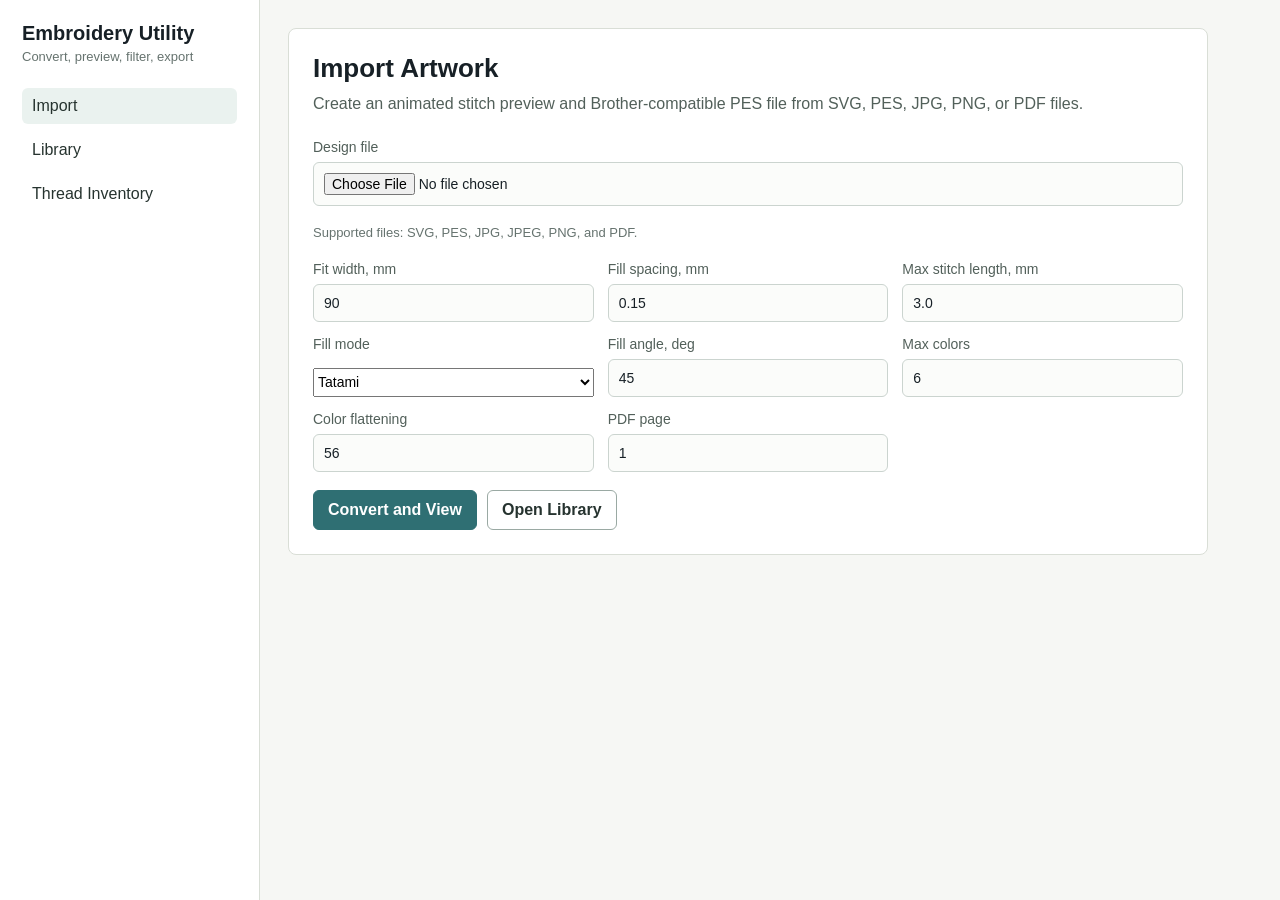
==== templates/index.html @ 92067a5c "Add library thumbnails and deletion" ====
<!doctype html>
<html lang="en">
<head>
  <meta charset="utf-8">
  <meta name="viewport" content="width=device-width, initial-scale=1">
  <title>Embroidery Utility</title>
  <link rel="stylesheet" href="/static/app.css">
</head>
<body>
  <div class="app-shell">
    <div class="menu-overlay" data-menu-overlay></div>
    <aside class="sidebar">
      <div class="brand">
        <strong>Embroidery Utility</strong>
        <span>Convert, preview, filter, export</span>
      </div>
      <nav class="nav">
        <a class="active" href="/">Import</a>
        <a href="/library">Library</a>
        <a href="/inventory">Thread Inventory</a>
      </nav>
    </aside>
    <main class="content">
      <div class="topbar">
        <button class="menu-button" type="button" data-menu-toggle aria-label="Open menu">&#9776;</button>
        <div class="topbar-title">
          <strong>Embroidery Utility</strong>
          <span>Import</span>
        </div>
      </div>
      <section class="panel">
        <h1>Import Artwork</h1>
        <p class="lede">Create an animated stitch preview and Brother-compatible PES file from SVG, PES, JPG, PNG, or PDF files.</p>
        <form class="upload-form" method="post" action="/convert" enctype="multipart/form-data">
          <label>
            Design file
            <input name="design" type="file" accept=".svg,.pes,.jpg,.jpeg,.png,.pdf,image/svg+xml,image/jpeg,image/png,application/pdf" required>
          </label>
          <p class="hint">Supported files: SVG, PES, JPG, JPEG, PNG, and PDF.</p>
          <div class="field-grid">
            <label>
              Fit width, mm
              <input name="fit_width_mm" type="number" min="1" step="0.1" value="90">
            </label>
            <label>
              Fill spacing, mm
              <input name="fill_spacing_mm" type="number" min="0.1" max="2" step="0.05" value="0.15">
            </label>
            <label>
              Max stitch length, mm
              <input name="max_stitch_mm" type="number" min="0.5" max="7" step="0.1" value="3.0">
            </label>
            <label>
              Fill mode
              <select name="fill_mode">
                <option value="tatami" selected>Tatami</option>
                <option value="horizontal">Horizontal</option>
              </select>
            </label>
            <label>
              Fill angle, deg
              <input name="fill_angle_deg" type="number" min="-90" max="90" step="5" value="45">
            </label>
            <label>
              Max colors
              <input name="max_colors" type="number" min="2" max="16" step="1" value="6">
            </label>
            <label>
              Color flattening
              <input name="color_merge_distance" type="number" min="0" max="255" step="1" value="56">
            </label>
            <label>
              PDF page
              <input name="pdf_page" type="number" min="1" step="1" value="1">
            </label>
          </div>
          <div class="button-row">
            <button type="submit">Convert and View</button>
            <a class="button secondary" href="/library">Open Library</a>
          </div>
        </form>
      </section>
    </main>
  </div>
  <script src="/static/app.js"></script>
</body>
</html>
---- static/app.css ----
:root {
  font-family: Inter, Segoe UI, Arial, sans-serif;
  color: #172026;
  background: #f6f7f4;
}

* {
  box-sizing: border-box;
}

body {
  margin: 0;
  min-height: 100vh;
}

a {
  color: #2f6f73;
}

.app-shell {
  min-height: 100vh;
  display: grid;
  grid-template-columns: 260px 1fr;
}

.topbar {
  display: none;
  align-items: center;
  justify-content: space-between;
  gap: 14px;
  margin-bottom: 18px;
}

.menu-button {
  min-width: 42px;
  min-height: 38px;
  padding: 0;
  border-color: #9aa9a3;
  background: #ffffff;
  color: #26332f;
  font-size: 22px;
  line-height: 1;
}

.topbar-title {
  display: grid;
  gap: 2px;
  min-width: 0;
}

.topbar-title strong {
  font-size: 16px;
}

.topbar-title span {
  color: #66736f;
  font-size: 12px;
}

.menu-overlay {
  display: none;
}

.sidebar {
  background: #ffffff;
  border-right: 1px solid #d9ded6;
  padding: 22px;
}

.brand {
  display: grid;
  gap: 4px;
  margin-bottom: 24px;
}

.brand strong {
  font-size: 20px;
}

.brand span {
  color: #66736f;
  font-size: 13px;
}

.nav {
  display: grid;
  gap: 8px;
}

.nav a {
  min-height: 36px;
  display: flex;
  align-items: center;
  padding: 0 10px;
  border-radius: 6px;
  color: #26332f;
  text-decoration: none;
}

.nav a:hover,
.nav a.active {
  background: #eaf2ef;
}

.content {
  padding: 28px;
}

.panel {
  max-width: 920px;
  background: #ffffff;
  border: 1px solid #d9ded6;
  border-radius: 8px;
  padding: 24px;
}

.wide-panel {
  max-width: 1280px;
}

h1 {
  margin: 0 0 8px;
  font-size: 26px;
  line-height: 1.2;
}

.lede {
  margin: 0 0 24px;
  color: #52605a;
  line-height: 1.45;
}

.upload-form {
  display: grid;
  gap: 18px;
}

.field-grid {
  display: grid;
  grid-template-columns: repeat(3, minmax(0, 1fr));
  gap: 14px;
}

label {
  display: grid;
  gap: 7px;
  color: #52605a;
  font-size: 14px;
}

input,
button,
select {
  font: inherit;
}

input[type="file"],
input[type="number"],
input[type="text"],
input[type="color"] {
  width: 100%;
  border: 1px solid #cbd4cf;
  border-radius: 6px;
  padding: 10px;
  background: #fbfcfa;
  color: #172026;
}

input[type="color"] {
  min-height: 42px;
  padding: 5px;
}

.hint {
  margin: 0;
  color: #66736f;
  font-size: 13px;
  line-height: 1.4;
}

.button-row {
  display: flex;
  gap: 10px;
  flex-wrap: wrap;
}

.button,
button {
  min-height: 40px;
  display: inline-flex;
  align-items: center;
  justify-content: center;
  padding: 0 14px;
  border: 1px solid #2f6f73;
  border-radius: 6px;
  background: #2f6f73;
  color: #ffffff;
  font-weight: 700;
  text-decoration: none;
  cursor: pointer;
}

.button.secondary {
  background: #ffffff;
  color: #26332f;
  border-color: #9aa9a3;
}

.button:hover,
button:hover {
  background: #275f62;
}

.button.secondary:hover {
  background: #eef4f1;
}

.button.danger,
button.danger {
  border-color: #b86b63;
  background: #ffffff;
  color: #8a322b;
}

.button.danger:hover,
button.danger:hover {
  background: #fff0ef;
}

.swatch {
  width: 16px;
  height: 16px;
  display: inline-block;
  flex: 0 0 auto;
  border: 1px solid rgba(23, 32, 38, 0.22);
  border-radius: 999px;
}

.library {
  display: grid;
  gap: 8px;
}

.library-layout {
  display: grid;
  grid-template-columns: minmax(240px, 360px) minmax(0, 1fr);
  gap: 18px;
  align-items: start;
}

.library-list {
  min-width: 0;
  max-height: min(72vh, 720px);
  overflow: auto;
  padding-right: 4px;
}

.preview-panel {
  position: sticky;
  top: 18px;
  display: grid;
  gap: 10px;
  min-width: 0;
}

.preview-panel header {
  display: flex;
  align-items: center;
  justify-content: space-between;
  gap: 12px;
}

.preview-panel h2 {
  margin: 0;
  font-size: 16px;
  overflow: hidden;
  text-overflow: ellipsis;
  white-space: nowrap;
}

.preview-frame {
  width: 100%;
  height: min(42vh, 420px);
  border: 1px solid #d9ded6;
  border-radius: 8px;
  background: #ffffff;
}

.library-row {
  display: grid;
  grid-template-columns: minmax(0, 1fr);
  gap: 8px;
  align-items: center;
  padding: 10px;
  border: 1px solid #e2e7df;
  border-radius: 8px;
  background: #fbfcfa;
}

.library-row.active,
.library-row:has(.preview-button.active) {
  border-color: #2f6f73;
  background: #eef7f4;
}

.library-actions {
  display: grid;
  grid-template-columns: repeat(4, minmax(0, 1fr));
  gap: 6px;
}

.library-actions form {
  min-width: 0;
}

.library-actions .button,
.library-actions button {
  width: 100%;
}

.preview-button.active {
  background: #2f6f73;
  color: #ffffff;
  border-color: #2f6f73;
}

.compact-action {
  min-height: 34px;
  padding: 0 8px;
  font-size: 13px;
  white-space: nowrap;
}

.file-name {
  display: grid;
  gap: 2px;
  min-width: 0;
}

.file-name strong {
  max-width: 100%;
  overflow: hidden;
  text-overflow: ellipsis;
  white-space: nowrap;
  font-size: 14px;
}

.file-name span {
  color: #66736f;
  font-size: 12px;
  overflow: hidden;
  text-overflow: ellipsis;
  white-space: nowrap;
}

.empty {
  padding: 24px;
  border: 1px dashed #bdc9c2;
  border-radius: 8px;
  color: #52605a;
  background: #fbfcfa;
}

.inventory-form {
  margin-bottom: 24px;
  padding-bottom: 22px;
  border-bottom: 1px solid #e2e7df;
}

.inventory-fields {
  grid-template-columns: 1.2fr 1.2fr 0.7fr 0.6fr;
}

.inventory-list,
.inventory-grid {
  display: grid;
  gap: 10px;
}

.inventory-row {
  display: grid;
  grid-template-columns: minmax(0, 1fr) auto;
  gap: 12px;
  align-items: center;
  padding: 12px;
  border: 1px solid #e2e7df;
  border-radius: 8px;
  background: #fbfcfa;
}

.inventory-thread {
  display: flex;
  align-items: center;
  gap: 10px;
  min-width: 0;
}

.inventory-thread > div {
  display: grid;
  gap: 2px;
  min-width: 0;
}

.inventory-thread strong,
.inventory-thread span {
  overflow: hidden;
  text-overflow: ellipsis;
  white-space: nowrap;
}

.inventory-thread span {
  color: #66736f;
  font-size: 12px;
}

.error {
  max-width: 780px;
  background: #fff6f4;
  border: 1px solid #e5b7ad;
  color: #6d2b1f;
  border-radius: 8px;
  padding: 18px;
}

@media (max-width: 840px) {
  .app-shell {
    grid-template-columns: 1fr;
  }

  .topbar {
    display: flex;
  }

  .sidebar {
    position: fixed;
    z-index: 20;
    inset: 0 auto 0 0;
    width: min(300px, 82vw);
    border-right: 1px solid #d9ded6;
    border-bottom: 0;
    transform: translateX(-100%);
    transition: transform 160ms ease;
    box-shadow: 10px 0 24px rgba(23, 32, 38, 0.14);
  }

  body.nav-open .sidebar {
    transform: translateX(0);
  }

  .menu-overlay {
    position: fixed;
    z-index: 10;
    inset: 0;
    display: none;
    background: rgba(23, 32, 38, 0.28);
  }

  body.nav-open .menu-overlay {
    display: block;
  }

  .content {
    padding: 18px;
  }

  .field-grid,
  .inventory-fields,
  .library-row {
    grid-template-columns: 1fr;
  }

  .library-layout {
    grid-template-columns: 1fr;
  }

  .library-list {
    max-height: none;
    overflow: visible;
    padding-right: 0;
  }

  .preview-panel {
    position: static;
  }

  .preview-frame {
    height: 56vh;
  }

  .library-actions {
    justify-content: stretch;
  }

  .library-actions .button,
  .library-actions button {
    width: 100%;
  }

  .inventory-row {
    grid-template-columns: 1fr;
  }
}
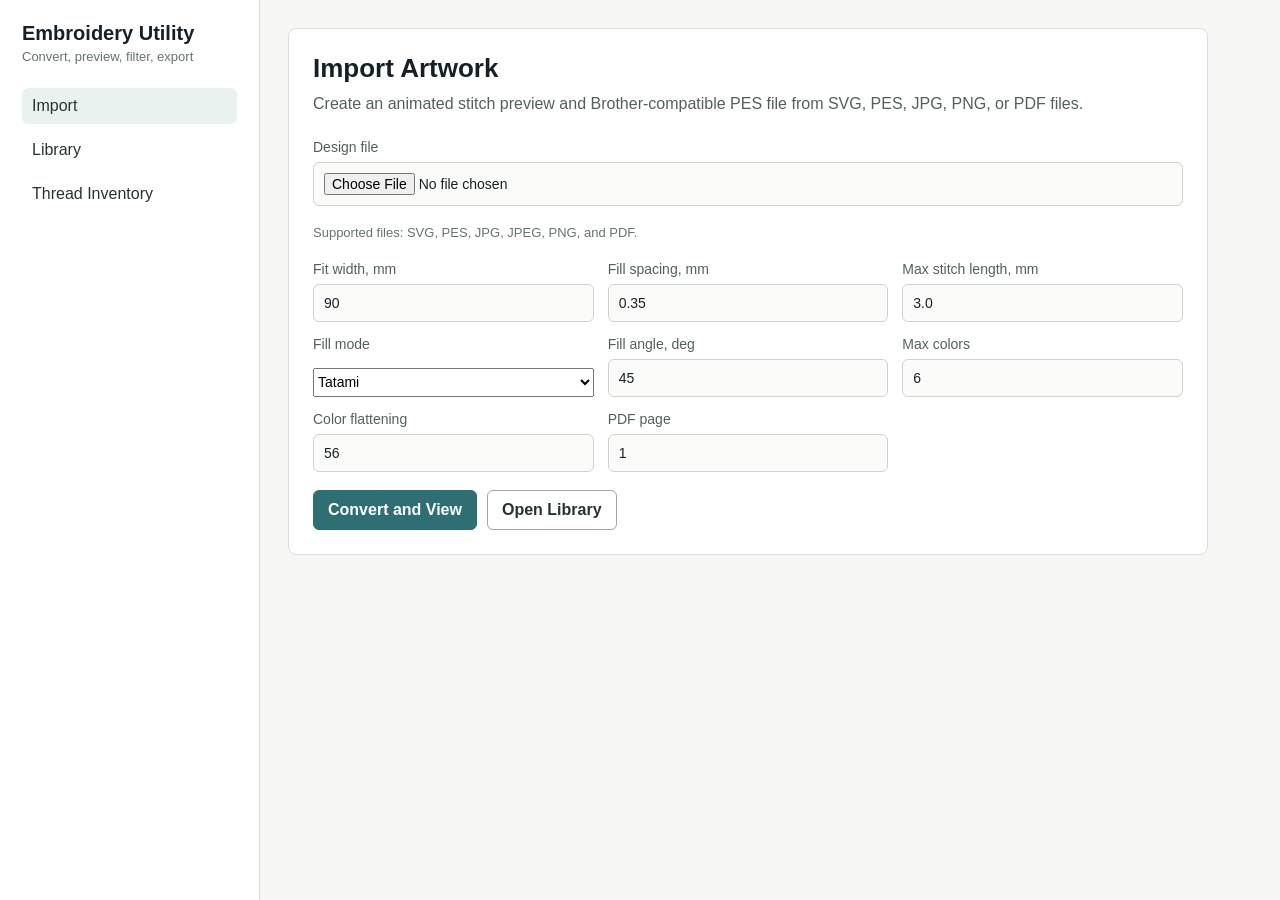
==== commit ab02c535: "Optimize generated PES stitch paths" ====
--- a/templates/index.html
+++ b/templates/index.html
@@ -44,7 +44,7 @@
             </label>
             <label>
               Fill spacing, mm
-              <input name="fill_spacing_mm" type="number" min="0.1" max="2" step="0.05" value="0.15">
+              <input name="fill_spacing_mm" type="number" min="0.1" max="2" step="0.05" value="0.35">
             </label>
             <label>
               Max stitch length, mm
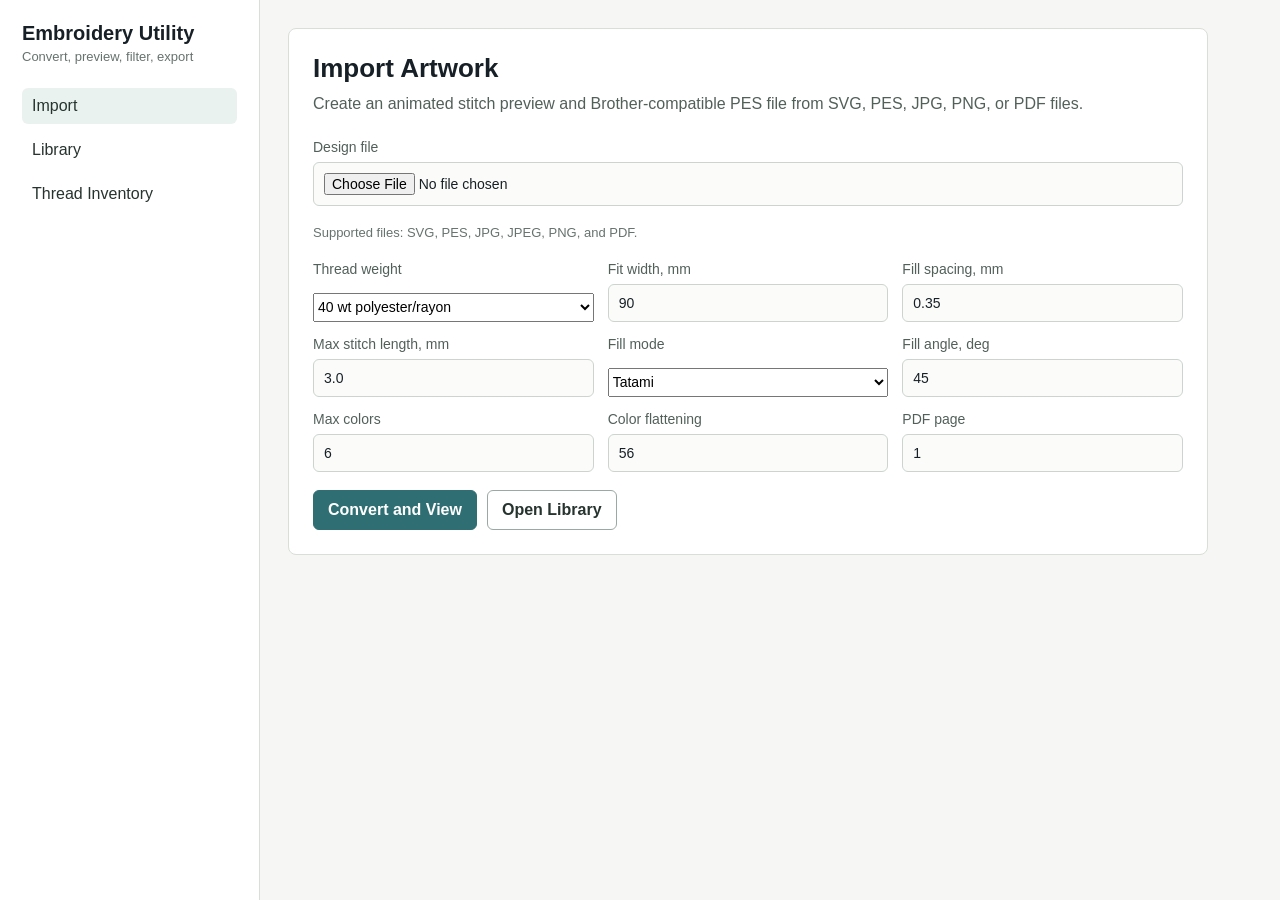
==== commit 17005703: "Add thread weight density presets" ====
--- a/templates/index.html
+++ b/templates/index.html
@@ -39,12 +39,20 @@
           <p class="hint">Supported files: SVG, PES, JPG, JPEG, PNG, and PDF.</p>
           <div class="field-grid">
             <label>
+              Thread weight
+              <select name="thread_weight" data-thread-weight>
+                <option value="40wt" data-spacing="0.35" selected>40 wt polyester/rayon</option>
+                <option value="30wt" data-spacing="0.50">30 wt thicker thread</option>
+                <option value="60wt" data-spacing="0.28">60 wt fine thread</option>
+              </select>
+            </label>
+            <label>
               Fit width, mm
               <input name="fit_width_mm" type="number" min="1" step="0.1" value="90">
             </label>
             <label>
               Fill spacing, mm
-              <input name="fill_spacing_mm" type="number" min="0.1" max="2" step="0.05" value="0.35">
+              <input name="fill_spacing_mm" type="number" min="0.1" max="2" step="0.05" value="0.35" data-fill-spacing>
             </label>
             <label>
               Max stitch length, mm
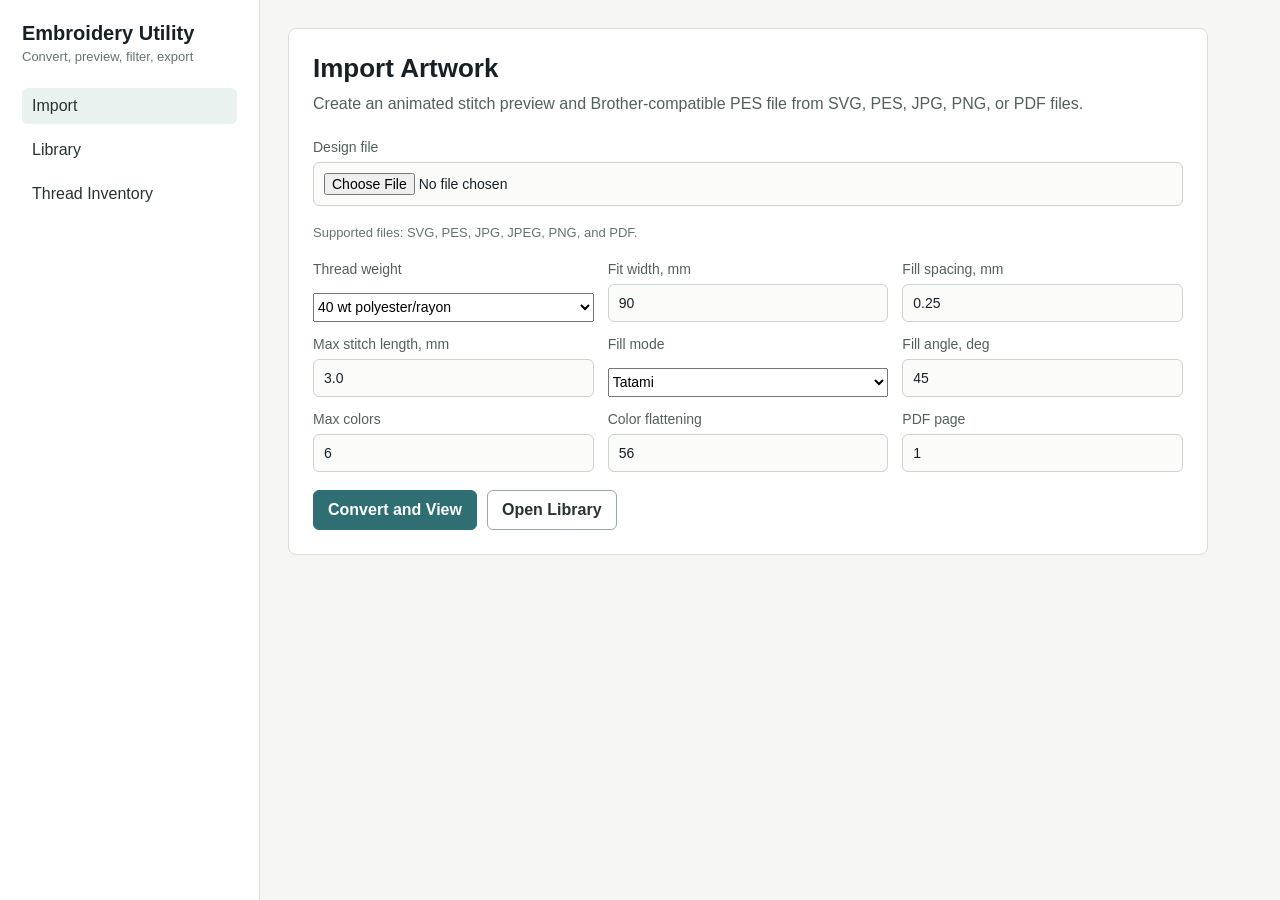
==== commit 919f0e5b: "Tune thread spacing defaults for detail" ====
--- a/templates/index.html
+++ b/templates/index.html
@@ -41,9 +41,9 @@
             <label>
               Thread weight
               <select name="thread_weight" data-thread-weight>
-                <option value="40wt" data-spacing="0.35" selected>40 wt polyester/rayon</option>
-                <option value="30wt" data-spacing="0.50">30 wt thicker thread</option>
-                <option value="60wt" data-spacing="0.28">60 wt fine thread</option>
+                <option value="40wt" data-spacing="0.25" selected>40 wt polyester/rayon</option>
+                <option value="30wt" data-spacing="0.35">30 wt thicker thread</option>
+                <option value="60wt" data-spacing="0.20">60 wt fine thread</option>
               </select>
             </label>
             <label>
@@ -52,7 +52,7 @@
             </label>
             <label>
               Fill spacing, mm
-              <input name="fill_spacing_mm" type="number" min="0.1" max="2" step="0.05" value="0.35" data-fill-spacing>
+              <input name="fill_spacing_mm" type="number" min="0.1" max="2" step="0.05" value="0.25" data-fill-spacing>
             </label>
             <label>
               Max stitch length, mm
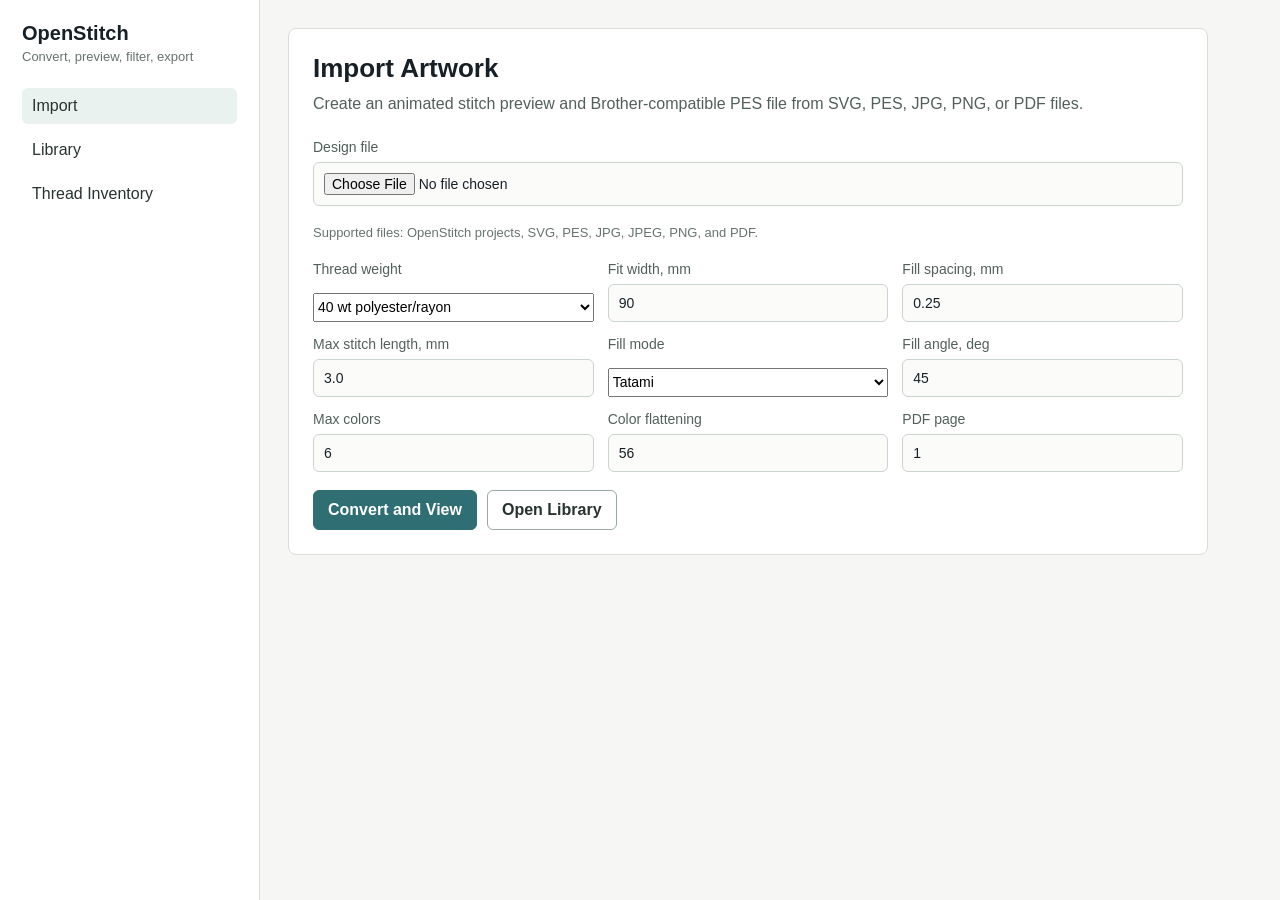
==== commit a8b02a82: "Add OpenStitch project packages" ====
--- a/templates/index.html
+++ b/templates/index.html
@@ -3,7 +3,7 @@
 <head>
   <meta charset="utf-8">
   <meta name="viewport" content="width=device-width, initial-scale=1">
-  <title>Embroidery Utility</title>
+  <title>OpenStitch</title>
   <link rel="stylesheet" href="/static/app.css">
 </head>
 <body>
@@ -11,7 +11,7 @@
     <div class="menu-overlay" data-menu-overlay></div>
     <aside class="sidebar">
       <div class="brand">
-        <strong>Embroidery Utility</strong>
+        <strong>OpenStitch</strong>
         <span>Convert, preview, filter, export</span>
       </div>
       <nav class="nav">
@@ -24,7 +24,7 @@
       <div class="topbar">
         <button class="menu-button" type="button" data-menu-toggle aria-label="Open menu">&#9776;</button>
         <div class="topbar-title">
-          <strong>Embroidery Utility</strong>
+          <strong>OpenStitch</strong>
           <span>Import</span>
         </div>
       </div>
@@ -34,9 +34,9 @@
         <form class="upload-form" method="post" action="/convert" enctype="multipart/form-data">
           <label>
             Design file
-            <input name="design" type="file" accept=".svg,.pes,.jpg,.jpeg,.png,.pdf,image/svg+xml,image/jpeg,image/png,application/pdf" required>
+            <input name="design" type="file" accept=".embdproj,.svg,.pes,.jpg,.jpeg,.png,.pdf,image/svg+xml,image/jpeg,image/png,application/pdf" required>
           </label>
-          <p class="hint">Supported files: SVG, PES, JPG, JPEG, PNG, and PDF.</p>
+          <p class="hint">Supported files: OpenStitch projects, SVG, PES, JPG, JPEG, PNG, and PDF.</p>
           <div class="field-grid">
             <label>
               Thread weight
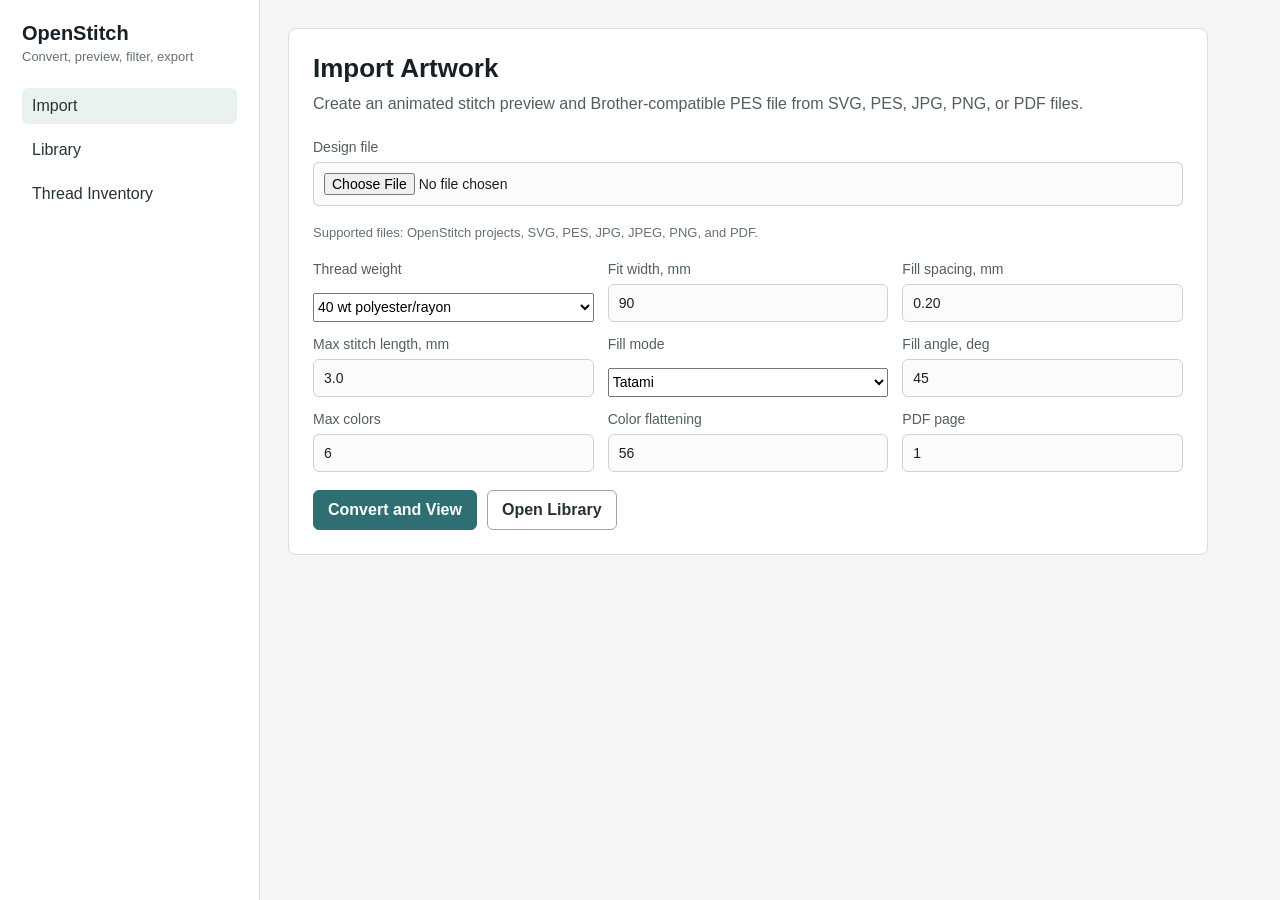
==== commit 1d5bf66c: "Increase default stitch detail density" ====
--- a/templates/index.html
+++ b/templates/index.html
@@ -41,9 +41,9 @@
             <label>
               Thread weight
               <select name="thread_weight" data-thread-weight>
-                <option value="40wt" data-spacing="0.25" selected>40 wt polyester/rayon</option>
+                <option value="40wt" data-spacing="0.20" selected>40 wt polyester/rayon</option>
                 <option value="30wt" data-spacing="0.35">30 wt thicker thread</option>
-                <option value="60wt" data-spacing="0.20">60 wt fine thread</option>
+                <option value="60wt" data-spacing="0.15">60 wt fine thread</option>
               </select>
             </label>
             <label>
@@ -52,7 +52,7 @@
             </label>
             <label>
               Fill spacing, mm
-              <input name="fill_spacing_mm" type="number" min="0.1" max="2" step="0.05" value="0.25" data-fill-spacing>
+              <input name="fill_spacing_mm" type="number" min="0.1" max="2" step="0.05" value="0.20" data-fill-spacing>
             </label>
             <label>
               Max stitch length, mm
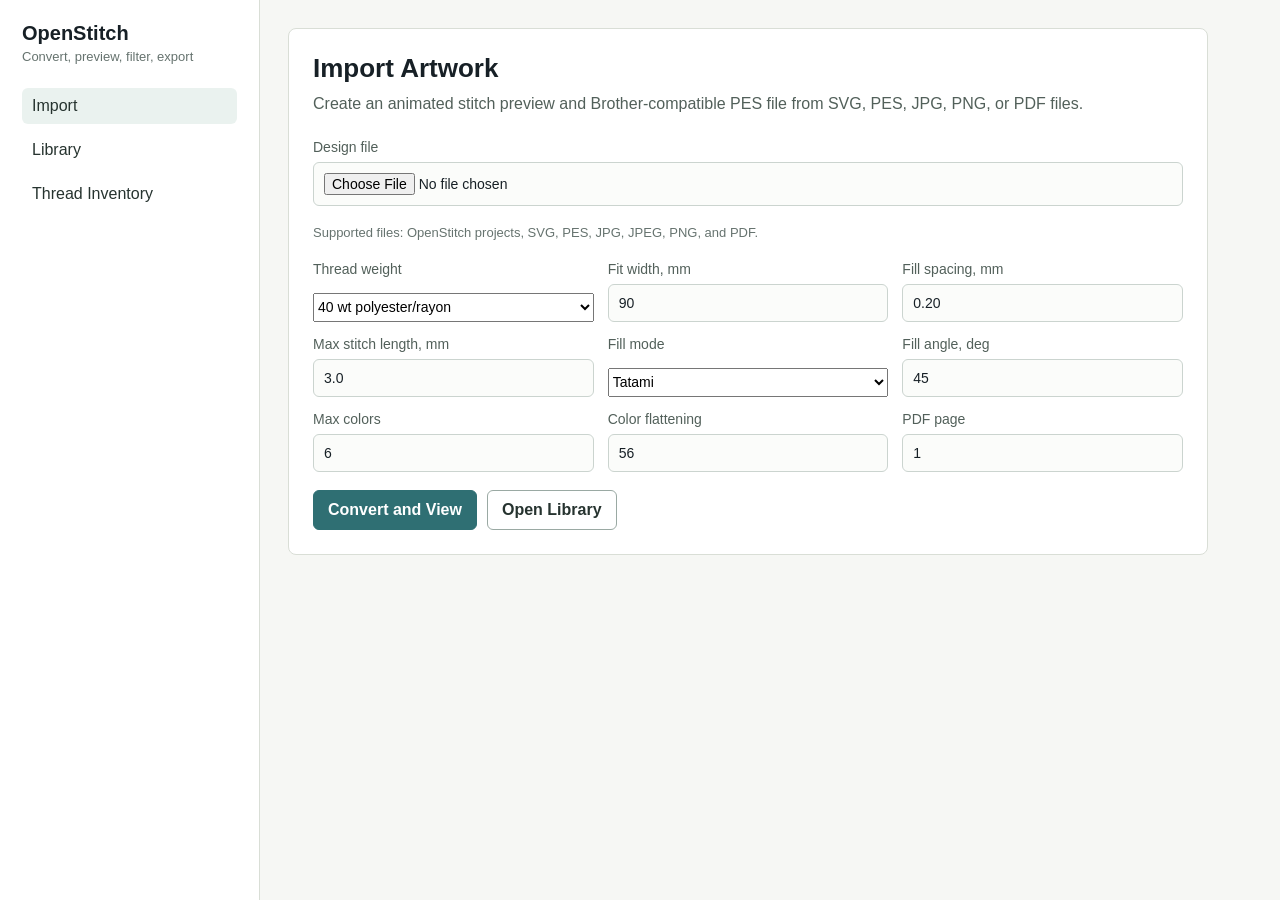
==== commit 96cce096: "Add crosshatch fill mode" ====
--- a/templates/index.html
+++ b/templates/index.html
@@ -62,6 +62,7 @@
               Fill mode
               <select name="fill_mode">
                 <option value="tatami" selected>Tatami</option>
+                <option value="crosshatch">Crosshatch</option>
                 <option value="horizontal">Horizontal</option>
               </select>
             </label>
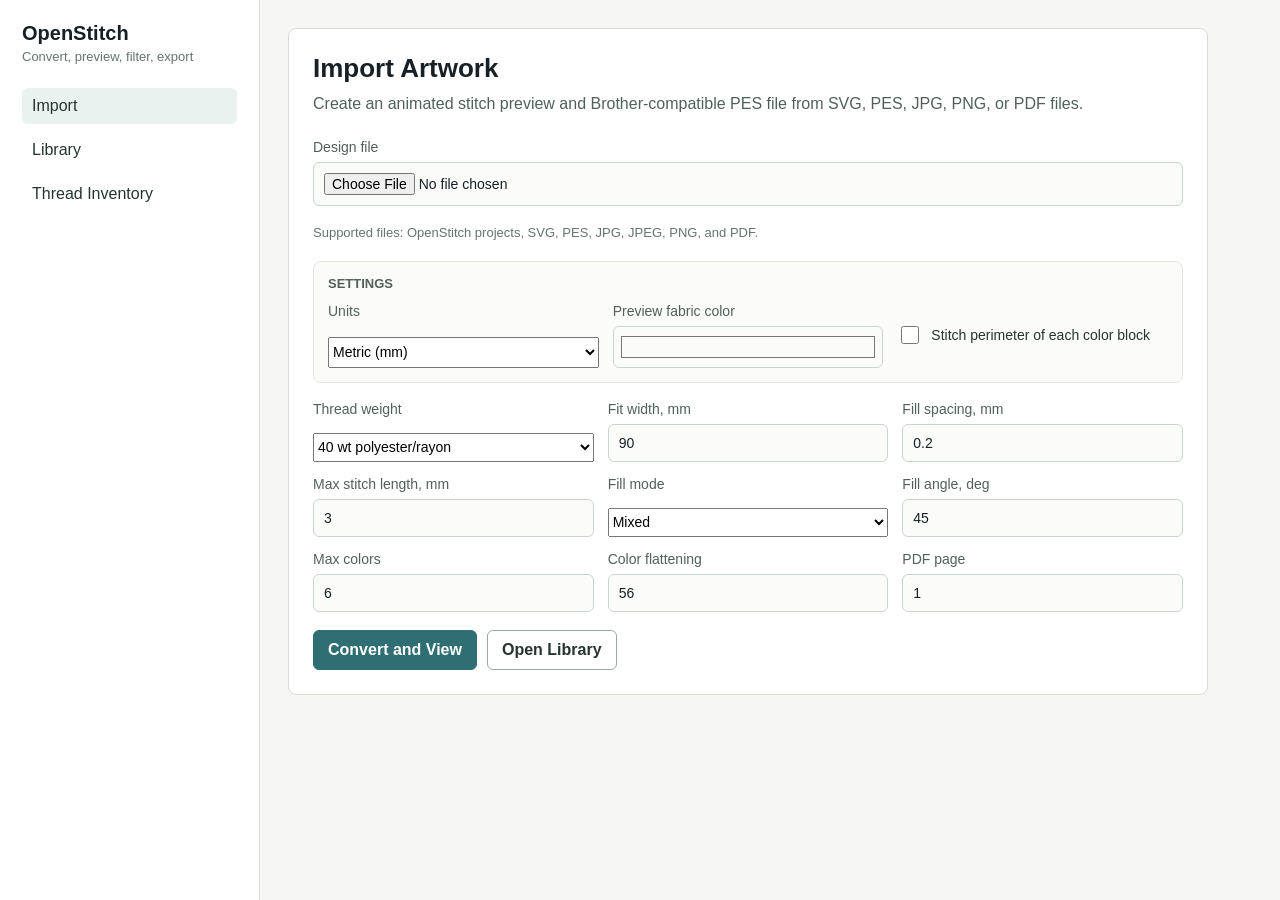
==== commit 0d7eeded: "Rename and continue OpenStitch development" ====
--- a/templates/index.html
+++ b/templates/index.html
@@ -37,6 +37,26 @@
             <input name="design" type="file" accept=".embdproj,.svg,.pes,.jpg,.jpeg,.png,.pdf,image/svg+xml,image/jpeg,image/png,application/pdf" required>
           </label>
           <p class="hint">Supported files: OpenStitch projects, SVG, PES, JPG, JPEG, PNG, and PDF.</p>
+          <section class="form-section" aria-label="Application settings">
+            <h2>Settings</h2>
+            <div class="field-grid">
+              <label>
+                Units
+                <select name="display_units" data-units-select>
+                  <option value="metric" selected>Metric (mm)</option>
+                  <option value="sae">SAE (inches)</option>
+                </select>
+              </label>
+              <label>
+                Preview fabric color
+                <input name="fabric_color" type="color" value="#fbfcfa" data-fabric-color>
+              </label>
+              <label class="checkbox-label">
+                <input name="stitch_perimeter" type="checkbox" value="1">
+                Stitch perimeter of each color block
+              </label>
+            </div>
+          </section>
           <div class="field-grid">
             <label>
               Thread weight
@@ -47,23 +67,26 @@
               </select>
             </label>
             <label>
-              Fit width, mm
-              <input name="fit_width_mm" type="number" min="1" step="0.1" value="90">
+              <span data-unit-label="Fit width">Fit width, mm</span>
+              <input name="fit_width_mm" type="number" min="1" step="0.1" value="90" data-mm-field>
             </label>
             <label>
-              Fill spacing, mm
-              <input name="fill_spacing_mm" type="number" min="0.1" max="2" step="0.05" value="0.20" data-fill-spacing>
+              <span data-unit-label="Fill spacing">Fill spacing, mm</span>
+              <input name="fill_spacing_mm" type="number" min="0.1" max="2" step="0.05" value="0.20" data-fill-spacing data-mm-field>
             </label>
             <label>
-              Max stitch length, mm
-              <input name="max_stitch_mm" type="number" min="0.5" max="7" step="0.1" value="3.0">
+              <span data-unit-label="Max stitch length">Max stitch length, mm</span>
+              <input name="max_stitch_mm" type="number" min="0.5" max="7" step="0.1" value="3.0" data-mm-field>
             </label>
             <label>
               Fill mode
               <select name="fill_mode">
-                <option value="tatami" selected>Tatami</option>
+                <option value="mixed" selected>Mixed</option>
+                <option value="contour">Contour</option>
+                <option value="tatami">Tatami</option>
                 <option value="crosshatch">Crosshatch</option>
                 <option value="horizontal">Horizontal</option>
+                <option value="outline">Outline</option>
               </select>
             </label>
             <label>
--- a/static/app.css
+++ b/static/app.css
@@ -135,6 +135,23 @@
   gap: 18px;
 }
 
+.form-section {
+  display: grid;
+  gap: 12px;
+  padding: 14px;
+  border: 1px solid #e2e7df;
+  border-radius: 8px;
+  background: #fbfcfa;
+}
+
+.form-section h2 {
+  margin: 0;
+  color: #52605a;
+  font-size: 13px;
+  text-transform: uppercase;
+  letter-spacing: 0;
+}
+
 .field-grid {
   display: grid;
   grid-template-columns: repeat(3, minmax(0, 1fr));
@@ -146,6 +163,19 @@
   gap: 7px;
   color: #52605a;
   font-size: 14px;
+}
+
+.checkbox-label {
+  display: flex;
+  align-items: center;
+  gap: 9px;
+  color: #26332f;
+}
+
+.checkbox-label input {
+  width: 18px;
+  height: 18px;
+  accent-color: #2f6f73;
 }
 
 input,
